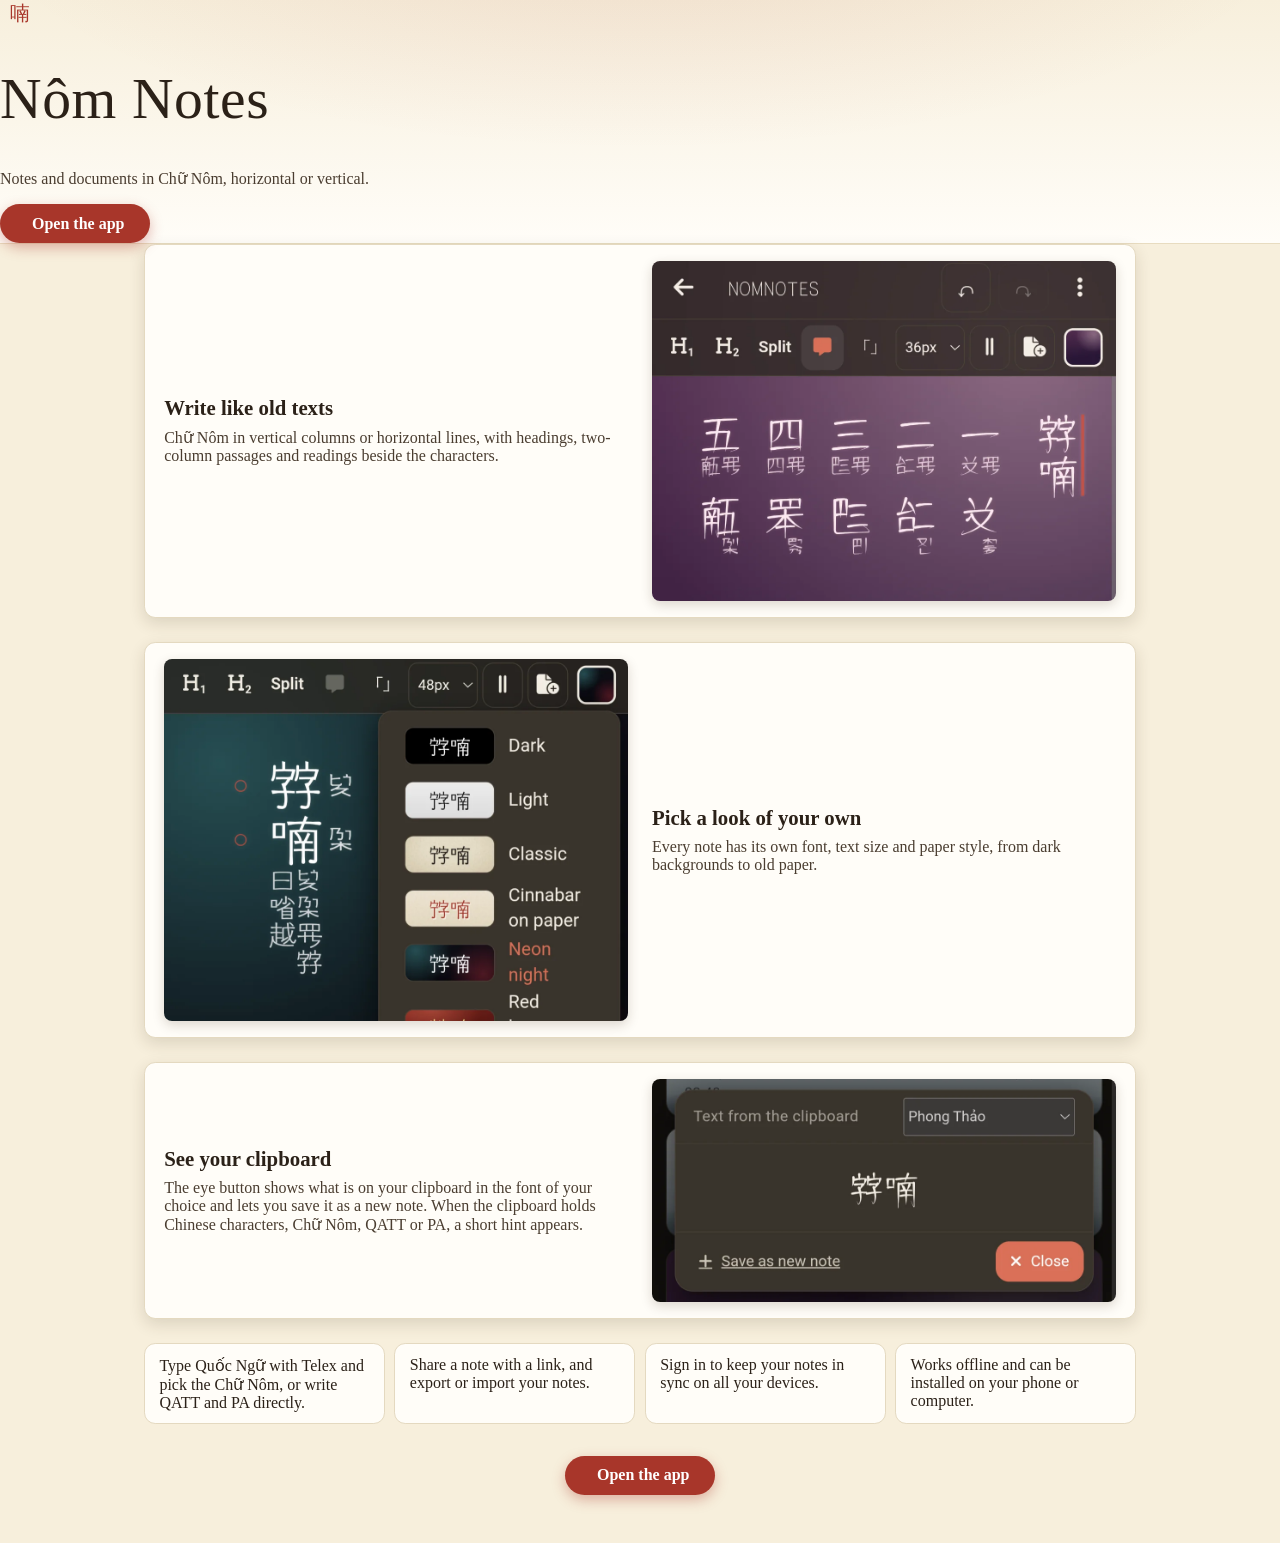
==== docs/index.html @ 68e236bb "apps landing page: own look for the Open the app button Co-Authored-By: Claude Sonnet 5.5 <noreply@a" ====
<!DOCTYPE html>
<html lang="en">
<head>
  <meta charset="UTF-8">
  <meta name="viewport" content="width=device-width, initial-scale=1.0">
  <meta name="robots" content="noindex">
  <title>Nôm Notes</title>
  <meta name="description" content="Notes and documents in Chữ Nôm, horizontal or vertical, with readings, fonts and paper styles.">
  <link rel="icon" href="notes/icons/icon-192.png">
  <link rel="stylesheet" href="https://qatt.org/vendor/bootstrap/css/bootstrap.min.css">
  <link rel="stylesheet" href="https://qatt.org/css/site.css">
  <link rel="stylesheet" href="https://qatt.org/vendor/bootstrap-icons/bootstrap-icons.min.css">
  <script src="https://qatt.org/js/navigation.js"></script>
  <style>
    :root { --ink: #2b2118; --accent: #a8362a; --paper: #f7efdc; --line: #e4d9c0; --muted: #7b6c58; }
    body { margin: 0; background: var(--paper); color: var(--ink); }
    .hero {
      background:
        radial-gradient(60rem 22rem at 50% -6rem, rgba(168, 54, 42, .10), transparent 70%),
        linear-gradient(180deg, var(--paper) 0%, #fffdf8 100%);
      border-bottom: 1px solid #e8dcc0;
      color: var(--ink);
    }
    .hero h1 { font-family: Georgia, "Times New Roman", serif; font-weight: 400; font-size: clamp(2.2rem, 7vw, 3.6rem); letter-spacing: .01em; }
    .hero .han { color: var(--accent); font-size: 1.25rem; letter-spacing: .5em; padding-left: .5em; }
    .hero .lead { max-width: 38rem; color: #4a3d30; }
    main { max-width: 62rem; margin: 0 auto; padding: 0 1rem 3rem; }
    .feature { display: grid; grid-template-columns: 1fr; gap: 1rem; align-items: center; margin: 0 0 1.5rem; padding: 1rem 1.2rem; background: #fffdf8; border: 1px solid var(--line); border-radius: .7rem; box-shadow: 0 .35rem 1rem rgba(60, 40, 20, .14); }
    .feature h2 { font-size: 1.3rem; margin: 0 0 .5rem; }
    .feature p { margin: 0; color: #4a3d30; }
    .feature img { display: block; width: 100%; height: auto; border-radius: 8px; box-shadow: 0 .25rem .7rem rgba(60, 40, 20, .18); }
    @media (min-width: 768px) {
      .feature { grid-template-columns: 1fr 1fr; gap: 1.5rem; }
      .feature.flip img { order: -1; }
    }
    .more { margin: 0 0 1.5rem; padding: 0; list-style: none; display: grid; grid-template-columns: repeat(auto-fit, minmax(15rem, 1fr)); gap: .6rem; }
    .more li { padding: .7rem .9rem; background: #fffdf8; border: 1px solid var(--line); border-radius: .7rem; }
    .cta { text-align: center; margin-top: 2rem; }
    .open-app { display: inline-flex; align-items: center; gap: .4rem; padding: .65rem 1.6rem; border-radius: 999px; background: var(--accent); color: #fff; font-weight: 600; text-decoration: none; box-shadow: 0 .3rem .8rem rgba(168, 54, 42, .35); }
    .open-app:hover { background: #8f2d22; color: #fff; }
  </style>
</head>
<body>
<header class="hero pt-4 pt-sm-5 pb-4 mb-4">
  <div class="container text-center">
    <div class="han mb-2">喃</div>
    <h1 class="mb-3">Nôm Notes</h1>
    <p class="lead mx-auto mb-4" data-vi="Ghi chú và tài liệu bằng chữ Nôm, theo hàng ngang hoặc cột dọc.">Notes and documents in Chữ Nôm, horizontal or vertical.</p>
    <a class="open-app" href="notes/"><i class="bi bi-box-arrow-up-right"></i> <span data-vi="Mở ứng dụng">Open the app</span></a>
  </div>
</header>
<main>
  <section class="feature">
    <div>
      <h2 data-vi="Viết như các văn bản xưa">Write like old texts</h2>
      <p data-vi="Chữ Nôm theo cột dọc hoặc hàng ngang, với tiêu đề, đoạn hai cột và phần đọc đặt bên cạnh chữ.">Chữ Nôm in vertical columns or horizontal lines, with headings, two-column passages and readings beside the characters.</p>
    </div>
    <img src="img/nom-notes-editor.webp" width="1080" height="791" alt="Chữ Nôm in vertical columns with readings beside the characters" loading="lazy">
  </section>
  <section class="feature flip">
    <div>
      <h2 data-vi="Chọn phong cách của riêng bạn">Pick a look of your own</h2>
      <p data-vi="Mỗi ghi chú có phông chữ, cỡ chữ và kiểu giấy riêng, từ nền tối đến giấy cổ.">Every note has its own font, text size and paper style, from dark backgrounds to old paper.</p>
    </div>
    <img src="img/nom-notes-styles.webp" width="1080" height="844" alt="The palette of paper styles" loading="lazy">
  </section>
  <section class="feature">
    <div>
      <h2 data-vi="Xem bộ nhớ tạm">See your clipboard</h2>
      <p data-vi="Nút hình con mắt hiển thị nội dung bộ nhớ tạm bằng phông chữ bạn chọn và cho phép lưu thành ghi chú mới. Khi bộ nhớ tạm có chữ Hán, chữ Nôm, QATT hoặc PA, một gợi ý ngắn sẽ hiện ra.">The eye button shows what is on your clipboard in the font of your choice and lets you save it as a new note. When the clipboard holds Chinese characters, Chữ Nôm, QATT or PA, a short hint appears.</p>
    </div>
    <img src="img/nom-notes-clipboard.webp" width="1080" height="520" alt="The clipboard viewer with a font menu" loading="lazy">
  </section>
  <ul class="more">
    <li data-vi="Gõ Quốc Ngữ bằng Telex và chọn chữ Nôm, hoặc viết thẳng bằng QATT và PA.">Type Quốc Ngữ with Telex and pick the Chữ Nôm, or write QATT and PA directly.</li>
    <li data-vi="Chia sẻ ghi chú bằng liên kết, xuất và nhập ghi chú.">Share a note with a link, and export or import your notes.</li>
    <li data-vi="Đăng nhập để đồng bộ trên mọi thiết bị.">Sign in to keep your notes in sync on all your devices.</li>
    <li data-vi="Chạy được khi không có mạng và cài được lên điện thoại hoặc máy tính.">Works offline and can be installed on your phone or computer.</li>
  </ul>
  <div class="cta">
    <a class="open-app" href="notes/"><i class="bi bi-box-arrow-up-right"></i> <span data-vi="Mở ứng dụng">Open the app</span></a>
  </div>
</main>
</body>
</html>
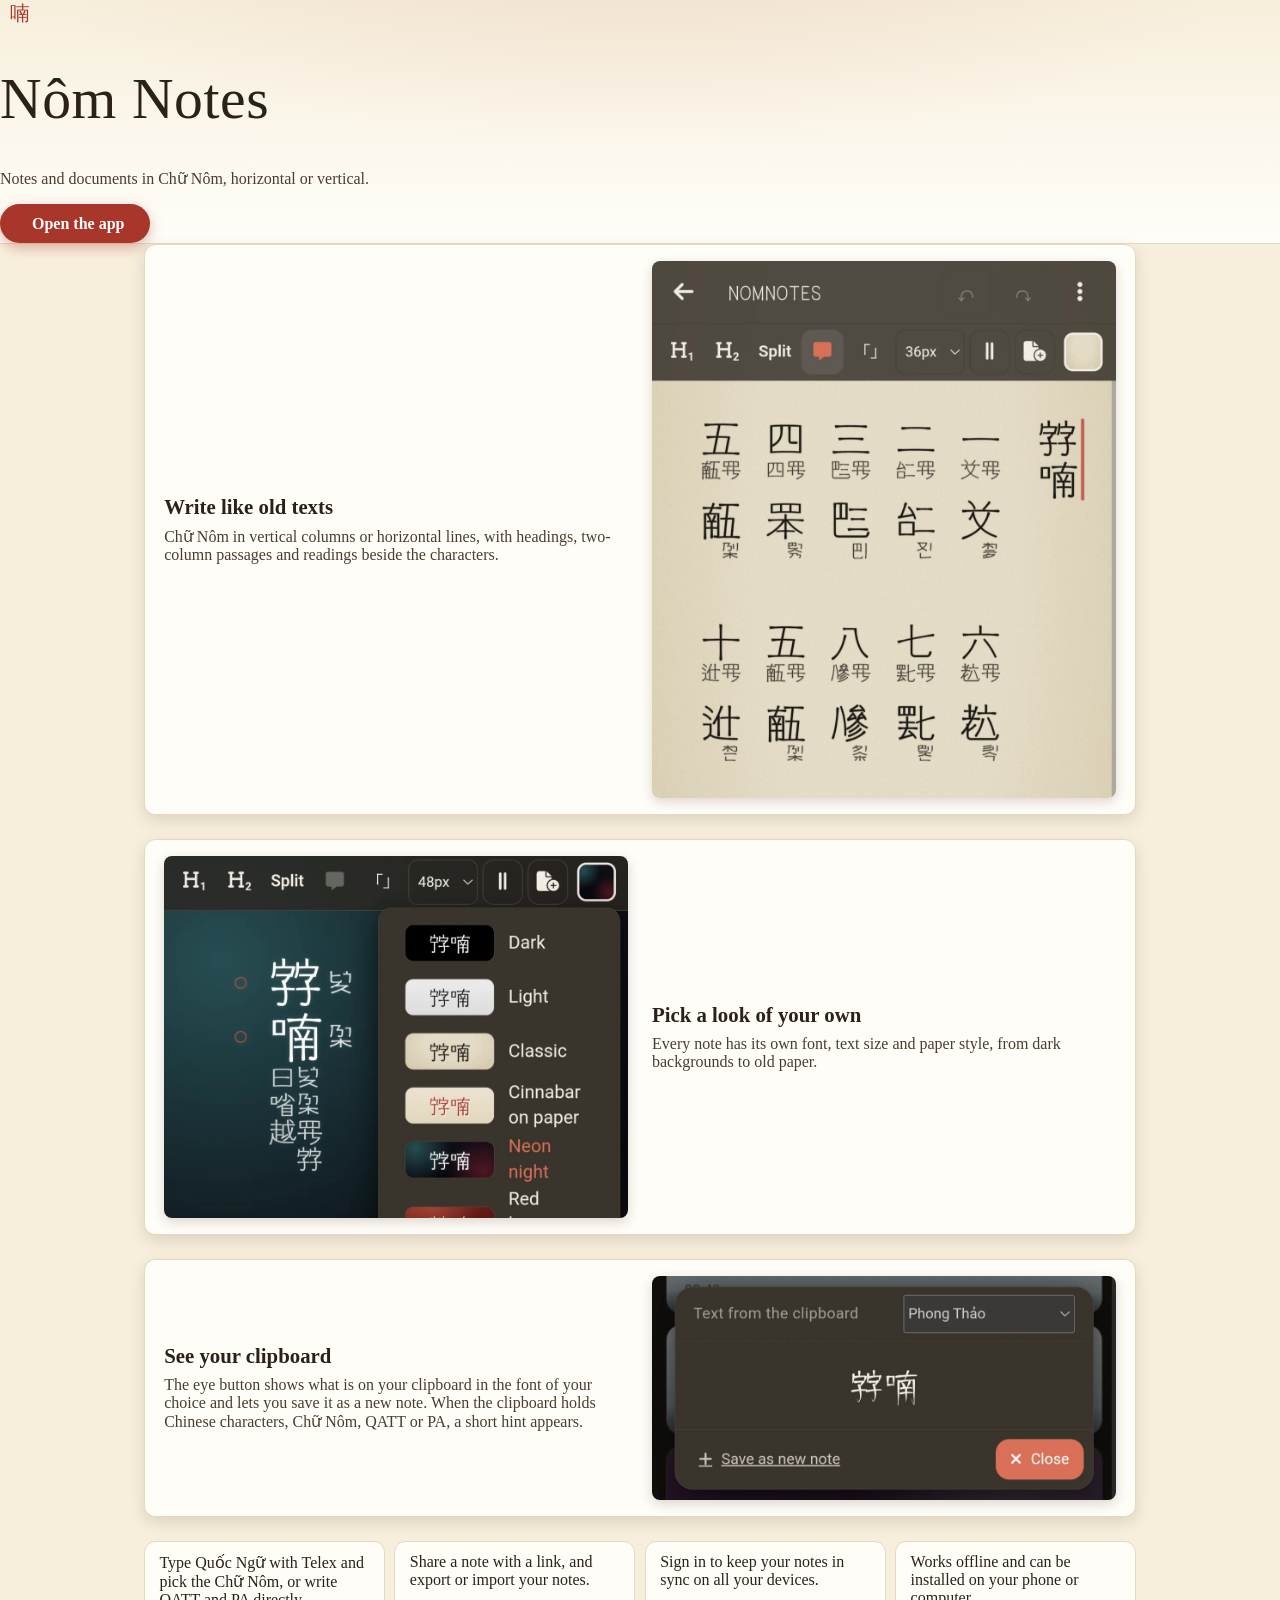
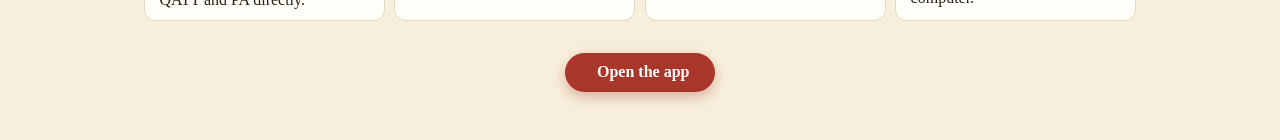
==== commit 444d81f1: "apps landing page: new editor screenshot Co-Authored-By: Claude Sonnet 5.5 <noreply@anthropic.com> C" ====
--- a/docs/index.html
+++ b/docs/index.html
@@ -55,7 +55,7 @@
       <h2 data-vi="Viết như các văn bản xưa">Write like old texts</h2>
       <p data-vi="Chữ Nôm theo cột dọc hoặc hàng ngang, với tiêu đề, đoạn hai cột và phần đọc đặt bên cạnh chữ.">Chữ Nôm in vertical columns or horizontal lines, with headings, two-column passages and readings beside the characters.</p>
     </div>
-    <img src="img/nom-notes-editor.webp" width="1080" height="791" alt="Chữ Nôm in vertical columns with readings beside the characters" loading="lazy">
+    <img src="img/nom-notes-editor.webp" width="1080" height="1250" alt="Chữ Nôm in vertical columns with readings beside the characters" loading="lazy">
   </section>
   <section class="feature flip">
     <div>
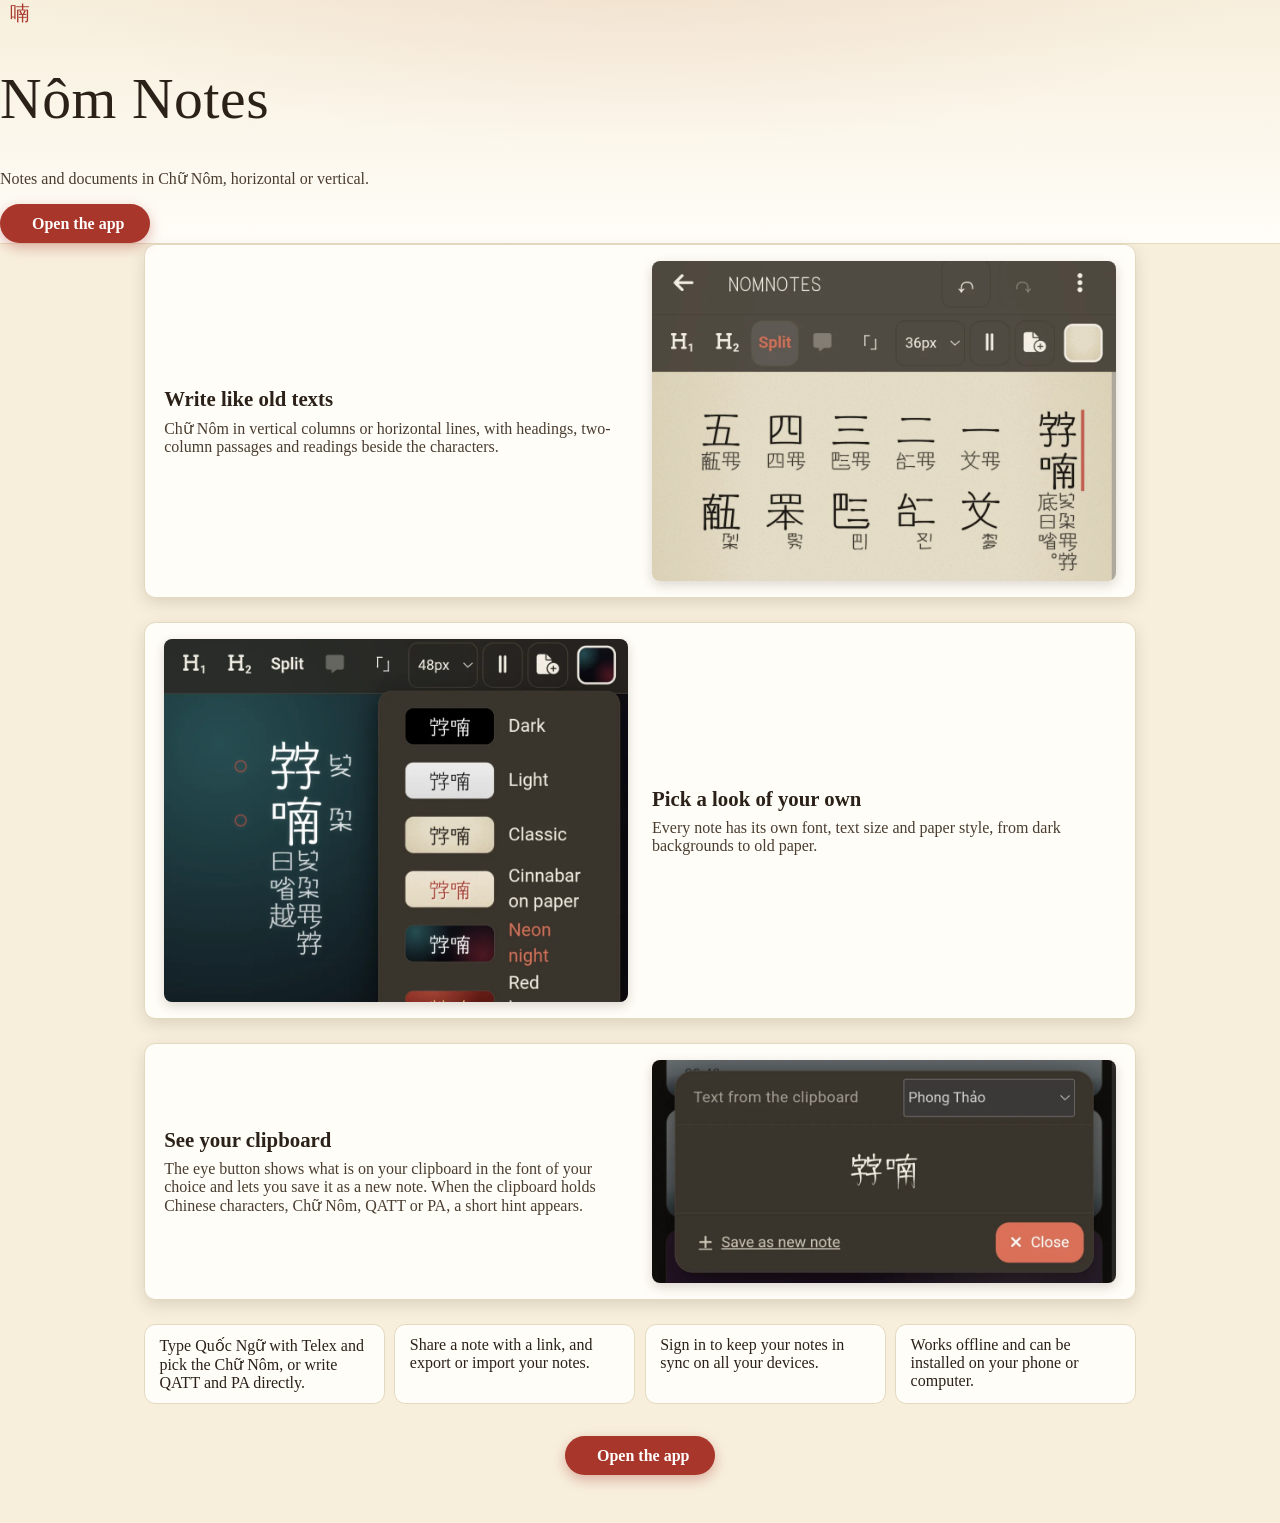
==== commit 34e9faec: "apps landing page: corrected editor screenshot Co-Authored-By: Claude Sonnet 5.5 <noreply@anthropic." ====
--- a/docs/index.html
+++ b/docs/index.html
@@ -55,7 +55,7 @@
       <h2 data-vi="Viết như các văn bản xưa">Write like old texts</h2>
       <p data-vi="Chữ Nôm theo cột dọc hoặc hàng ngang, với tiêu đề, đoạn hai cột và phần đọc đặt bên cạnh chữ.">Chữ Nôm in vertical columns or horizontal lines, with headings, two-column passages and readings beside the characters.</p>
     </div>
-    <img src="img/nom-notes-editor.webp" width="1080" height="1250" alt="Chữ Nôm in vertical columns with readings beside the characters" loading="lazy">
+    <img src="img/nom-notes-editor.webp" width="1080" height="746" alt="Chữ Nôm in vertical columns with readings beside the characters" loading="lazy">
   </section>
   <section class="feature flip">
     <div>
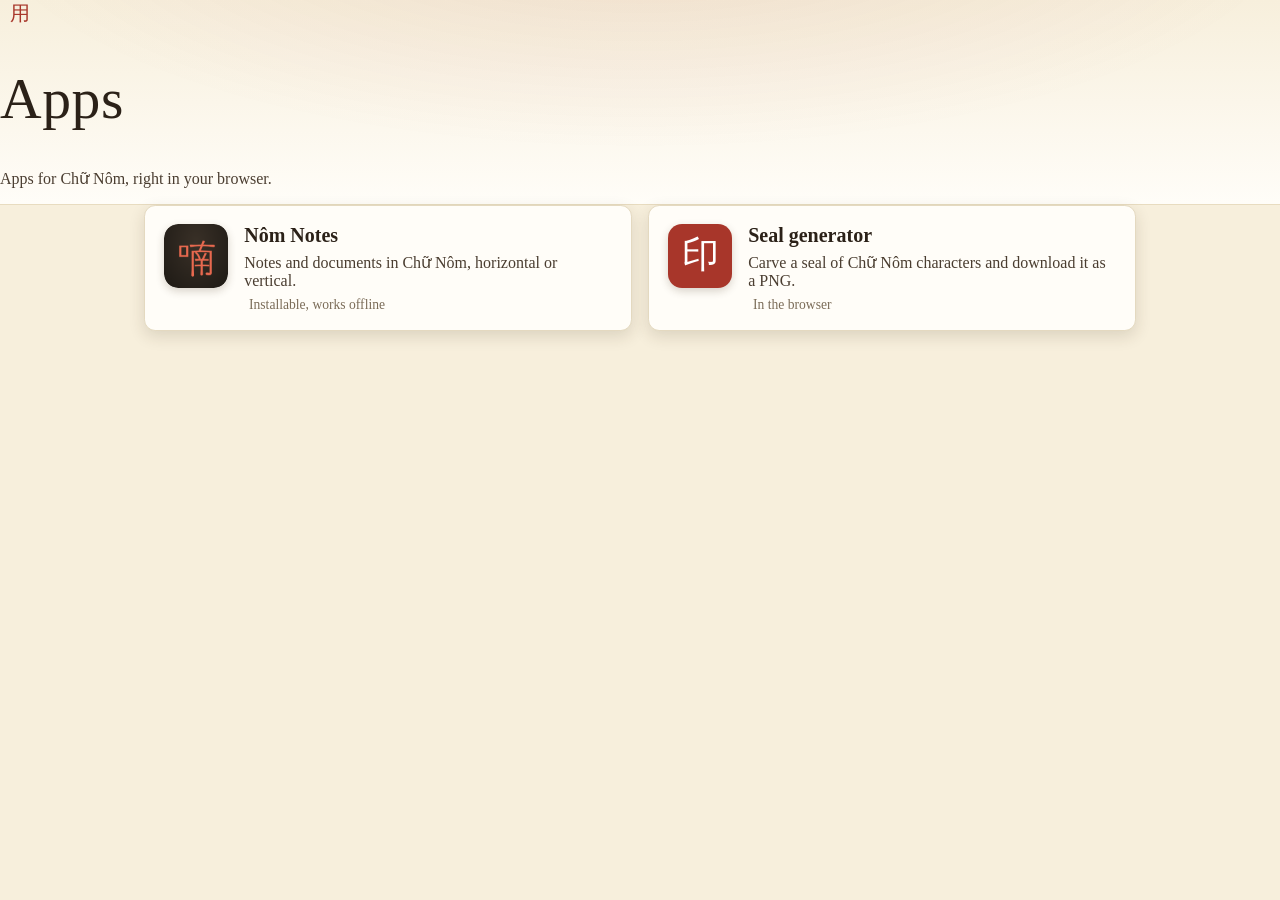
==== commit 7538b488: "Apps: overview at /apps/, Nôm Notes landing page at notes/, the app at notes/app.html The landing pa" ====
--- a/docs/index.html
+++ b/docs/index.html
@@ -4,13 +4,19 @@
   <meta charset="UTF-8">
   <meta name="viewport" content="width=device-width, initial-scale=1.0">
   <meta name="robots" content="noindex">
-  <title>Nôm Notes</title>
-  <meta name="description" content="Notes and documents in Chữ Nôm, horizontal or vertical, with readings, fonts and paper styles.">
+  <title>Apps | Chunom.org</title>
+  <meta name="description" content="The apps of chunom.org: Nôm Notes and the seal generator.">
   <link rel="icon" href="notes/icons/icon-192.png">
   <link rel="stylesheet" href="https://qatt.org/vendor/bootstrap/css/bootstrap.min.css">
   <link rel="stylesheet" href="https://qatt.org/css/site.css">
   <link rel="stylesheet" href="https://qatt.org/vendor/bootstrap-icons/bootstrap-icons.min.css">
   <script src="https://qatt.org/js/navigation.js"></script>
+  <!--
+    The overview of the apps of chunom.org/apps/. Every app has a folder of its own:
+      a web tool:  <app>/index.html is the tool (with the look of the site), e.g. seals/
+      a PWA:       <app>/index.html is the landing page, <app>/app.html the app (manifest, service worker), e.g. notes/
+      a download:  the link goes to the file itself
+  -->
   <style>
     :root { --ink: #2b2118; --accent: #a8362a; --paper: #f7efdc; --line: #e4d9c0; --muted: #7b6c58; }
     body { margin: 0; background: var(--paper); color: var(--ink); }
@@ -25,61 +31,43 @@
     .hero .han { color: var(--accent); font-size: 1.25rem; letter-spacing: .5em; padding-left: .5em; }
     .hero .lead { max-width: 38rem; color: #4a3d30; }
     main { max-width: 62rem; margin: 0 auto; padding: 0 1rem 3rem; }
-    .feature { display: grid; grid-template-columns: 1fr; gap: 1rem; align-items: center; margin: 0 0 1.5rem; padding: 1rem 1.2rem; background: #fffdf8; border: 1px solid var(--line); border-radius: .7rem; box-shadow: 0 .35rem 1rem rgba(60, 40, 20, .14); }
-    .feature h2 { font-size: 1.3rem; margin: 0 0 .5rem; }
-    .feature p { margin: 0; color: #4a3d30; }
-    .feature img { display: block; width: 100%; height: auto; border-radius: 8px; box-shadow: 0 .25rem .7rem rgba(60, 40, 20, .18); }
-    @media (min-width: 768px) {
-      .feature { grid-template-columns: 1fr 1fr; gap: 1.5rem; }
-      .feature.flip img { order: -1; }
-    }
-    .more { margin: 0 0 1.5rem; padding: 0; list-style: none; display: grid; grid-template-columns: repeat(auto-fit, minmax(15rem, 1fr)); gap: .6rem; }
-    .more li { padding: .7rem .9rem; background: #fffdf8; border: 1px solid var(--line); border-radius: .7rem; }
-    .cta { text-align: center; margin-top: 2rem; }
-    .open-app { display: inline-flex; align-items: center; gap: .4rem; padding: .65rem 1.6rem; border-radius: 999px; background: var(--accent); color: #fff; font-weight: 600; text-decoration: none; box-shadow: 0 .3rem .8rem rgba(168, 54, 42, .35); }
-    .open-app:hover { background: #8f2d22; color: #fff; }
+    .apps { display: grid; grid-template-columns: repeat(auto-fit, minmax(17rem, 1fr)); gap: 1rem; margin: 0; padding: 0; list-style: none; }
+    .app { position: relative; display: grid; grid-template-columns: 4rem 1fr; gap: .4rem 1rem; align-items: start; padding: 1.1rem 1.2rem;
+      background: #fffdf8; border: 1px solid var(--line); border-radius: .7rem; box-shadow: 0 .35rem 1rem rgba(60, 40, 20, .14); }
+    .app .icon { grid-row: span 3; width: 4rem; height: 4rem; border-radius: 22%; box-shadow: 0 .2rem .5rem rgba(60, 40, 20, .2); }
+    .app .glyph { display: grid; place-items: center; background: var(--accent); color: #fff; font-family: var(--font-cjk), serif; font-size: 2.3rem; line-height: 1; }
+    .app h2 { font-size: 1.25rem; margin: 0; }
+    .app h2 a { color: inherit; text-decoration: none; }
+    .app h2 a::after { content: ""; position: absolute; inset: 0; }   /* the whole card is the link */
+    .app p { margin: 0; color: #4a3d30; }
+    .app .kind { font-size: .85rem; color: var(--muted); }
+    .app .kind i { margin-right: .3rem; }
+    .app:hover { border-color: #d4c3a0; }
   </style>
 </head>
 <body>
 <header class="hero pt-4 pt-sm-5 pb-4 mb-4">
   <div class="container text-center">
-    <div class="han mb-2">喃</div>
-    <h1 class="mb-3">Nôm Notes</h1>
-    <p class="lead mx-auto mb-4" data-vi="Ghi chú và tài liệu bằng chữ Nôm, theo hàng ngang hoặc cột dọc.">Notes and documents in Chữ Nôm, horizontal or vertical.</p>
-    <a class="open-app" href="notes/"><i class="bi bi-box-arrow-up-right"></i> <span data-vi="Mở ứng dụng">Open the app</span></a>
+    <div class="han mb-2">用</div>
+    <h1 class="mb-3">Apps</h1>
+    <p class="lead mx-auto mb-0" data-vi="Các ứng dụng cho chữ Nôm, dùng ngay trong trình duyệt.">Apps for Chữ Nôm, right in your browser.</p>
   </div>
 </header>
 <main>
-  <section class="feature">
-    <div>
-      <h2 data-vi="Viết như các văn bản xưa">Write like old texts</h2>
-      <p data-vi="Chữ Nôm theo cột dọc hoặc hàng ngang, với tiêu đề, đoạn hai cột và phần đọc đặt bên cạnh chữ.">Chữ Nôm in vertical columns or horizontal lines, with headings, two-column passages and readings beside the characters.</p>
-    </div>
-    <img src="img/nom-notes-editor.webp" width="1080" height="746" alt="Chữ Nôm in vertical columns with readings beside the characters" loading="lazy">
-  </section>
-  <section class="feature flip">
-    <div>
-      <h2 data-vi="Chọn phong cách của riêng bạn">Pick a look of your own</h2>
-      <p data-vi="Mỗi ghi chú có phông chữ, cỡ chữ và kiểu giấy riêng, từ nền tối đến giấy cổ.">Every note has its own font, text size and paper style, from dark backgrounds to old paper.</p>
-    </div>
-    <img src="img/nom-notes-styles.webp" width="1080" height="844" alt="The palette of paper styles" loading="lazy">
-  </section>
-  <section class="feature">
-    <div>
-      <h2 data-vi="Xem bộ nhớ tạm">See your clipboard</h2>
-      <p data-vi="Nút hình con mắt hiển thị nội dung bộ nhớ tạm bằng phông chữ bạn chọn và cho phép lưu thành ghi chú mới. Khi bộ nhớ tạm có chữ Hán, chữ Nôm, QATT hoặc PA, một gợi ý ngắn sẽ hiện ra.">The eye button shows what is on your clipboard in the font of your choice and lets you save it as a new note. When the clipboard holds Chinese characters, Chữ Nôm, QATT or PA, a short hint appears.</p>
-    </div>
-    <img src="img/nom-notes-clipboard.webp" width="1080" height="520" alt="The clipboard viewer with a font menu" loading="lazy">
-  </section>
-  <ul class="more">
-    <li data-vi="Gõ Quốc Ngữ bằng Telex và chọn chữ Nôm, hoặc viết thẳng bằng QATT và PA.">Type Quốc Ngữ with Telex and pick the Chữ Nôm, or write QATT and PA directly.</li>
-    <li data-vi="Chia sẻ ghi chú bằng liên kết, xuất và nhập ghi chú.">Share a note with a link, and export or import your notes.</li>
-    <li data-vi="Đăng nhập để đồng bộ trên mọi thiết bị.">Sign in to keep your notes in sync on all your devices.</li>
-    <li data-vi="Chạy được khi không có mạng và cài được lên điện thoại hoặc máy tính.">Works offline and can be installed on your phone or computer.</li>
+  <ul class="apps">
+    <li class="app">
+      <img class="icon" src="notes/icons/icon-192.png" width="64" height="64" alt="">
+      <h2><a href="notes/">Nôm Notes</a></h2>
+      <p data-vi="Ghi chú và tài liệu bằng chữ Nôm, theo hàng ngang hoặc cột dọc.">Notes and documents in Chữ Nôm, horizontal or vertical.</p>
+      <span class="kind"><i class="bi bi-download"></i><span data-vi="Cài được, chạy khi không có mạng">Installable, works offline</span></span>
+    </li>
+    <li class="app">
+      <span class="icon glyph" aria-hidden="true">印</span>
+      <h2><a href="seals/" data-vi="Tạo con dấu">Seal generator</a></h2>
+      <p data-vi="Khắc chữ Nôm thành con dấu và tải về dạng PNG.">Carve a seal of Chữ Nôm characters and download it as a PNG.</p>
+      <span class="kind"><i class="bi bi-globe2"></i><span data-vi="Trong trình duyệt">In the browser</span></span>
+    </li>
   </ul>
-  <div class="cta">
-    <a class="open-app" href="notes/"><i class="bi bi-box-arrow-up-right"></i> <span data-vi="Mở ứng dụng">Open the app</span></a>
-  </div>
 </main>
 </body>
 </html>
